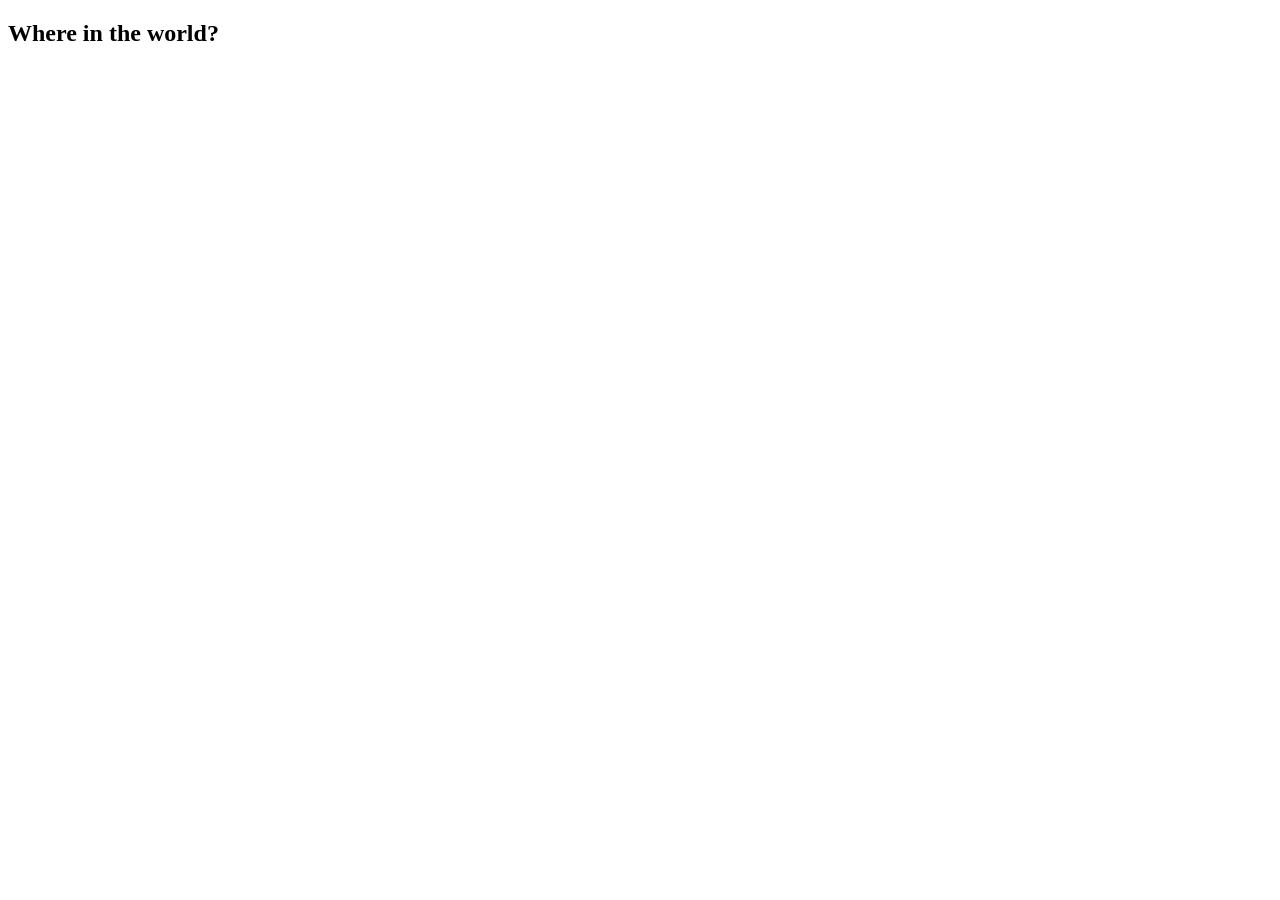
==== index.html @ a7756f5b "initialized the html file" ====
<!DOCTYPE html>
<html lang="en">
<head>
    <meta charset="UTF-8">
    <meta name="viewport" content="width=device-width, initial-scale=1.0">
    <title>where in the countrie</title>
</head>
<body>
    <section class="hero">
        <!-- <header> -->
        <header class="header">
            <div class="logo">
                <h2 class="where">
                    Where in the world?
                </h2>
            </div>
        </header>
                                        <!-- <header> -->

        
    </section>
</body>
</html>
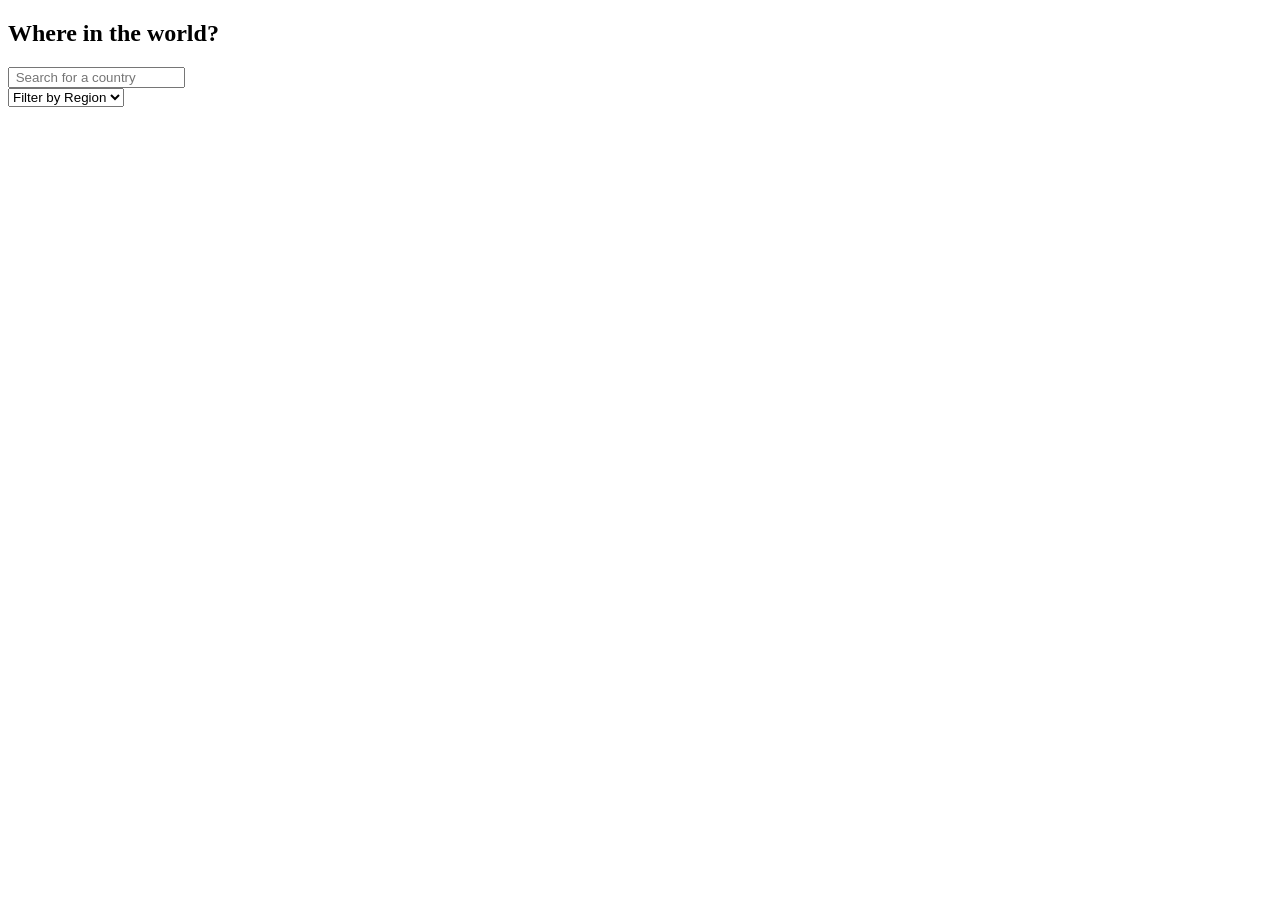
==== commit d6c57874: "updated the html file" ====
--- a/index.html
+++ b/index.html
@@ -17,7 +17,44 @@
         </header>
                                         <!-- <header> -->
 
-        
+        <!-- <section-1> -->
+        <section class="section-1">
+            <div class="form">
+                <form action="">
+                    <input type="search" name=""  placeholder=  " Search for a country" id="" class="search-1">
+                </form>
+            </div>
+
+            
+            <select id="region-filter">
+                <option value="all">Filter by Region</option>
+                <option value="Africa">Africa</option>
+                <option value="Americas">America</option>
+                <option value="Asia">Asia</option>
+                <option value="Europe">Europe</option>
+                <option value="Oceania">Oceania</option>
+            </select>
+        </section>
+                                        <!-- <section-1> -->
+
+        <!-- <section-2> -->
+        <section class="section-2">
+            <div class="display">
+                
+            </div>
+        </section>
+        <!-- <section-2> -->
+
+        <!-- <section-3> -->
+        <section class="section-3">
+            <div id="country-detail-page">
+                <button type="button" id="back-btn" style="display: none;">Back</button>
+                <div id="details-content">
+
+                </div>
+            </div>
+        </section>
+        <!-- <section-3> -->
     </section>
 </body>
 </html>
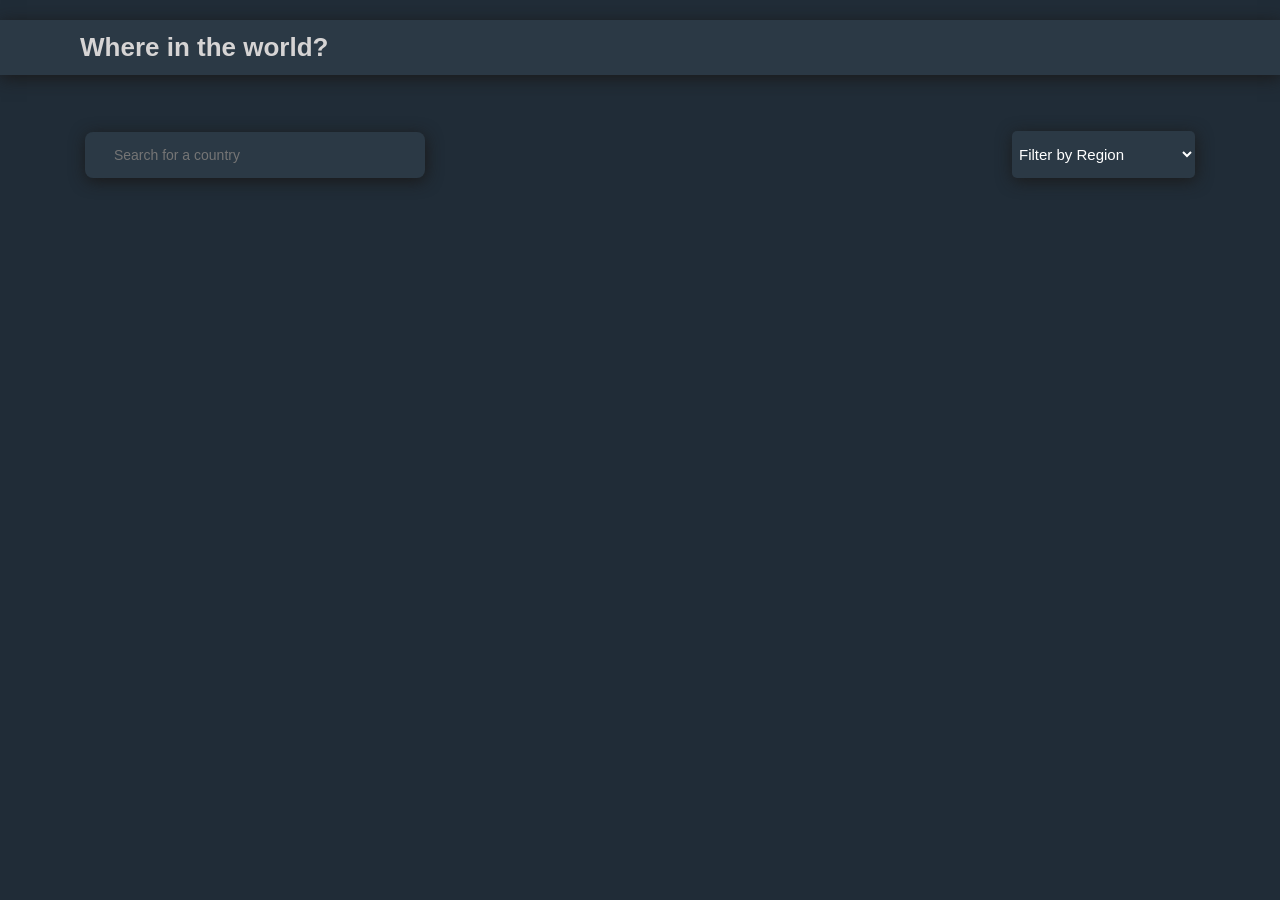
==== commit 4d4a352d: "initalized the css file" ====
--- a/index.html
+++ b/index.html
@@ -4,6 +4,7 @@
     <meta charset="UTF-8">
     <meta name="viewport" content="width=device-width, initial-scale=1.0">
     <title>where in the countrie</title>
+    <link rel="stylesheet" href="style.css">
 </head>
 <body>
     <section class="hero">
--- a/style.css
+++ b/style.css
@@ -0,0 +1,477 @@
+*{
+    margin: 0;
+    padding: 0;
+}
+body{
+    background-color: hsl(207, 26%, 17%);
+}
+.hero{
+    margin-top: 0px;
+}
+.where{
+    font-size: 26px;
+    font-family: 'Franklin Gothic Medium', 'Arial Narrow', Arial, sans-serif;
+    color: rgb(214, 212, 212);
+}
+.search-21{
+    font-size: 18px;
+    font-family: 'Franklin Gothic Medium', 'Arial Narrow', Arial, sans-serif;
+    color: rgb(219, 217, 217);
+}
+.header{
+    display: flex;
+    justify-content: space-between;
+    padding: 12px 80px;
+    background-color: hsl(209, 23%, 22%);
+    box-shadow:   1px 3px 16px  rgb(26, 25, 25);
+    margin-top: 20px;
+    width: 100%;
+    min-width: 320px; 
+    box-sizing: border-box;
+}
+.mode-2{
+    font-size: 22px;
+}
+.section-11{
+    display: none;
+}
+.search-1{
+    font-size: 14px;
+    padding-top: 15px;
+    padding-bottom: 15px;
+    padding-left: 25px;
+    padding-right: 140px;
+    border-radius: 8px;
+    box-shadow:   1px 3px 8px  rgb(126, 125, 125);
+}
+.filter{
+    font-size: 14px;
+}
+.display{ 
+    display: flex;
+    flex-wrap: wrap;
+    row-gap: 70px;
+    justify-content: space-evenly;
+    padding: 42px 80px;
+}
+.display1{
+    display: none;
+}
+.country-card{
+    background-color: hsl(209, 23%, 22%);
+    width: 260px;
+    border-radius: 7px;
+    padding: 5px;
+}
+.container{
+    padding: 12px
+}
+.flag-img {
+    width: 100%;
+}
+.names{
+    padding-bottom: 10px;
+    font-family: 'Franklin Gothic Medium', 'Arial Narrow', Arial, sans-serif;
+    font-size: 21px;
+    padding-top: 10px;
+    color: hsl(0, 0%, 99%);
+    font-weight: 300;
+}
+.names2{
+    color: wheat;
+}
+.popul{
+    font-size: 16px;
+    color: hsl(0, 100%, 100%);
+    font-weight: 400;
+    font-family: 'Gill Sans', 'Gill Sans MT', Calibri, 'Trebuchet MS', sans-serif;
+}
+.region{
+    font-size: 16px;
+    color: hsl(0, 100%, 100%);
+    padding-top: 5px;
+    font-weight: 400;
+    font-family: 'Gill Sans', 'Gill Sans MT', Calibri, 'Trebuchet MS', sans-serif;
+    padding-bottom: 5px
+}
+.capital{
+    font-size: 16px;
+    color: hsl(0, 100%, 100%);
+    font-weight: 400;
+    font-family: 'Gill Sans', 'Gill Sans MT', Calibri, 'Trebuchet MS', sans-serif;
+}
+.don:hover{
+    opacity: 50%;
+    cursor: pointer;
+}
+.don{
+    border: none;
+    background-color: transparent;
+}
+.img-2{
+    width: 400px;
+}
+#back-button{
+    margin-top: 70px;
+    font-size: 16px;
+    font-family: 'Franklin Gothic Medium', 'Arial Narrow', Arial, sans-serif;
+    font-weight: bolder;
+    border-radius: 3px;
+    border: none;
+    padding-top: 7px;
+    padding-bottom: 7px;
+    padding-left: 25px;
+    padding-right: 34px;
+    margin-left: 78px;
+    box-shadow:   1px 3px 16px  rgb(26, 25, 25);
+    color: hsl(0, 3%, 88%);
+    cursor: pointer;
+    background-color: hsl(209, 23%, 22%);
+}
+.name-1{
+    font-size: 18px;
+    color: rgb(236, 234, 234);
+    padding-top: 5px;
+    padding-bottom: 5px;
+    font-family: 'Gill Sans', 'Gill Sans MT', Calibri, 'Trebuchet MS', sans-serif;
+}
+.name-11{
+    font-family: 'Franklin Gothic Medium', 'Arial Narrow', Arial, sans-serif;
+    font-size: 30px;
+    color: rgb(236, 234, 234);
+    padding-top: 5px;
+    padding-bottom: 5px;
+}
+@media(max-width: 699px){
+    .section-1{
+    margin-top: 36px;
+}
+.form{
+text-align: center;
+}
+.where{
+    font-size: 23px;
+    font-family: 'Franklin Gothic Medium', 'Arial Narrow', Arial, sans-serif;
+}
+.search-21{
+    font-size: 15px;
+    font-family: 'Franklin Gothic Medium', 'Arial Narrow', Arial, sans-serif;
+}
+#back-border{
+    box-shadow:   1px 3px 16px  rgb(172, 171, 171);
+}
+.header{
+    display: flex;
+    justify-content: space-between;
+    padding: 12px 80px;
+    background-color: hsl(209, 23%, 22%);
+    box-shadow:   1px 3px 16px  rgb(26, 25, 25);
+    margin-top: 20px;
+    width: 100%;
+    min-width: 320px; 
+    box-sizing: border-box;
+}
+.search-1{
+    margin-bottom: 30px;
+    font-size: 14px;
+    padding-top: 15px;
+    padding-bottom: 15px;
+    padding-left: 25px;
+    padding-right: 140px;
+    border-radius: 8px;
+    box-shadow:   1px 3px 16px  rgb(26, 25, 25);
+    border: none;
+    background-color: hsl(209, 23%, 22%);
+    color: white;
+    cursor: pointer;
+}
+.country-card{
+    background-color: hsl(209, 23%, 22%);
+    width: 260px;
+    border-radius: 7px;
+    padding: 5px;
+    box-shadow:   1px 3px 16px  rgb(17, 17, 17);
+}
+#region-filter{
+    outline: none;
+    box-shadow:   1px 3px 16px  rgb(27, 27, 27);
+    border: none;
+    padding-left: 3px;
+    padding-right: 54px;
+    padding-top: 12px;
+    padding-bottom: 12px;
+    overflow: hidden;
+    cursor: pointer;
+    background-color: hsl(209, 23%, 22%);
+    font-size: 15px;
+    margin-top: 7px;
+    border-radius: 5px;
+    text-align: start;
+    margin-left: 20px;
+    color: white;
+    font-family: 'Gill Sans', 'Gill Sans MT', Calibri, 'Trebuchet MS', sans-serif;
+}
+.filter{
+    font-size: 14px;
+} 
+.country-details{
+    margin-top: 70px;
+}
+.second-2{
+    margin-bottom: 30px;
+}
+.second-3{
+    margin-bottom: 50px;
+}
+.name-1{
+    text-align: center;
+}
+.name-11{
+    text-align: center;
+}
+.firist-1{
+    display: flex;
+    justify-content: center;
+    align-items: center;
+    margin-bottom: 40px;
+}
+}
+
+
+
+@media(min-width: 700px){
+.section-1{
+    text-align: center;
+    margin-top: 70px;
+}
+.section-11{
+    display: none;
+}
+#back-button{
+    box-shadow:   1px 3px 16px  rgb(26, 25, 25);
+}
+.display1{
+    display: none;
+}
+.search-1{
+    background-color: hsl(209, 23%, 22%);
+    border: none;
+    box-shadow:   1px 3px 16px  rgb(26, 25, 25);
+    cursor: pointer;
+}
+#region-filter{
+    outline: none;
+    box-shadow:   1px 3px 16px  rgb(27, 27, 27);
+    border: none;
+    padding-left: 3px;
+    padding-right: 54px;
+    padding-top: 12px;
+    padding-bottom: 12px;
+    overflow: hidden;
+    cursor: pointer;
+    color: white;
+    font-size: 15px;
+    margin-top: 27px;
+    border-radius: 5px;
+    font-family: 'Gill Sans', 'Gill Sans MT', Calibri, 'Trebuchet MS', sans-serif;
+    background-color: hsl(209, 23%, 22%);
+}
+.country-details{
+    margin-top: 70px;
+}
+.second-2{
+    margin-bottom: 30px;
+}
+.second-3{
+    margin-bottom: 50px;
+}
+.name-1{
+    text-align: center;
+    font-size: 19px;
+}
+.name-11{
+    text-align: center;
+    text-align: 20px;
+}
+.firist-1{
+    display: flex;
+    justify-content: center;
+    align-items: center;
+    margin-bottom: 40px;
+}
+}
+
+
+
+@media(min-width: 960px){
+.search-21{
+    font-size: 18px;
+    font-family: 'Franklin Gothic Medium', 'Arial Narrow', Arial, sans-serif;
+}
+.header{
+    display: flex;
+    justify-content: space-between;
+    padding: 12px 80px;
+    background-color: hsl(209, 23%, 22%);
+    box-shadow:   1px 3px 16px  rgb(26, 25, 25);
+    margin-top: 20px;
+    width: 100%;
+    min-width: 320px; 
+    box-sizing: border-box;
+}
+.section-1{
+    margin-top: 36px;
+    display: flex;
+    justify-content: space-between;
+    padding: 12px 85px;
+}
+.section-11{
+    display: none;
+}
+.search-img{
+    width: 4%;
+}
+.form{
+    display: flex;
+}
+.search-1{
+    font-size: 14px;
+    padding-top: 15px;
+    padding-bottom: 15px;
+    padding-left: 25px;
+    padding-right: 140px;
+    border-radius: 8px;
+    box-shadow:   1px 3px 16px  rgb(26, 25, 25);
+    margin-top: 9px;
+    border: none;
+    background-color: hsl(209, 23%, 22%);
+    color: white;
+    cursor: pointer;
+}
+.filter{
+    font-size: 14px;
+}
+.display{ 
+    display: flex;
+    flex-wrap: wrap;
+    row-gap: 70px;
+    justify-content: space-evenly;
+    padding: 42px 80px;
+}
+.display1{
+    display: none;
+}
+.country-card{
+    background-color: hsl(209, 23%, 22%);
+    width: 260px;
+    border-radius: 7px;
+    padding: 5px;
+    box-shadow:   1px 3px 16px  rgb(17, 17, 17);
+}
+
+.container{
+    padding: 12px
+}
+.flag-img {
+    width: 100%;
+}
+.names{
+    padding-bottom: 10px;
+    font-family: 'Franklin Gothic Medium', 'Arial Narrow', Arial, sans-serif;
+    font-size: 21px;
+    padding-top: 10px;
+    color: hsl(0, 0%, 99%);
+    font-weight: 300;
+}
+.names2{
+    color: wheat;
+}
+.popul{
+    font-size: 16px;
+    color: hsl(0, 100%, 100%);
+    font-weight: 400;
+    font-family: 'Gill Sans', 'Gill Sans MT', Calibri, 'Trebuchet MS', sans-serif;
+}
+.region{
+    font-size: 16px;
+    color: hsl(0, 100%, 100%);
+    padding-top: 5px;
+    font-weight: 400;
+    font-family: 'Gill Sans', 'Gill Sans MT', Calibri, 'Trebuchet MS', sans-serif;
+    padding-bottom: 5px;
+}
+.capital{
+    font-size: 16px;
+    color: hsl(0, 100%, 100%);
+    font-weight: 400;
+    font-family: 'Gill Sans', 'Gill Sans MT', Calibri, 'Trebuchet MS', sans-serif;
+}
+#region-filter{
+    outline: none;
+    box-shadow:   1px 3px 16px  rgb(27, 27, 27);
+    border: none;
+    padding-left: 3px;
+    padding-right: 54px;
+    overflow: hidden;
+    cursor: pointer;
+    background-color: hsl(209, 23%, 22%);
+    font-size: 15px;
+    margin-top: 8px;
+    border-radius: 5px;
+    color: white;
+}
+.don:hover{
+    opacity: 50%;
+    cursor: pointer;
+}
+.don{
+    border: none;
+    background-color: transparent;
+}
+
+.country-details{
+    display: flex;
+    justify-content: space-evenly;
+    margin-top: 70px;
+}
+.second-1{
+    display: flex;
+    gap: 50px;
+}
+.img-2{
+    width: 400px;
+}
+#back-button{
+    margin-top: 70px;
+    font-size: 16px;
+    font-family: 'Franklin Gothic Medium', 'Arial Narrow', Arial, sans-serif;
+    font-weight: bolder;
+    border-radius: 3px;
+    border: none;
+    padding-top: 7px;
+    padding-bottom: 7px;
+    padding-left: 25px;
+    padding-right: 34px;
+    margin-left: 78px;
+    box-shadow:   1px 3px 16px  rgb(26, 25, 25);
+    color: hsl(0, 3%, 88%);
+    cursor: pointer;
+    background-color: hsl(209, 23%, 22%);
+}
+.name-1{
+    font-size: 18px;
+    color: rgb(236, 234, 234);
+    padding-top: 5px;
+    padding-bottom: 5px;
+    font-family: 'Gill Sans', 'Gill Sans MT', Calibri, 'Trebuchet MS', sans-serif;
+    text-align: start;
+}
+.name-11{
+    font-family: 'Franklin Gothic Medium', 'Arial Narrow', Arial, sans-serif;
+    text-align: start;
+    font-size: 30px;
+    color: rgb(236, 234, 234);
+    padding-top: 5px;
+    padding-bottom: 5px;
+}
+}
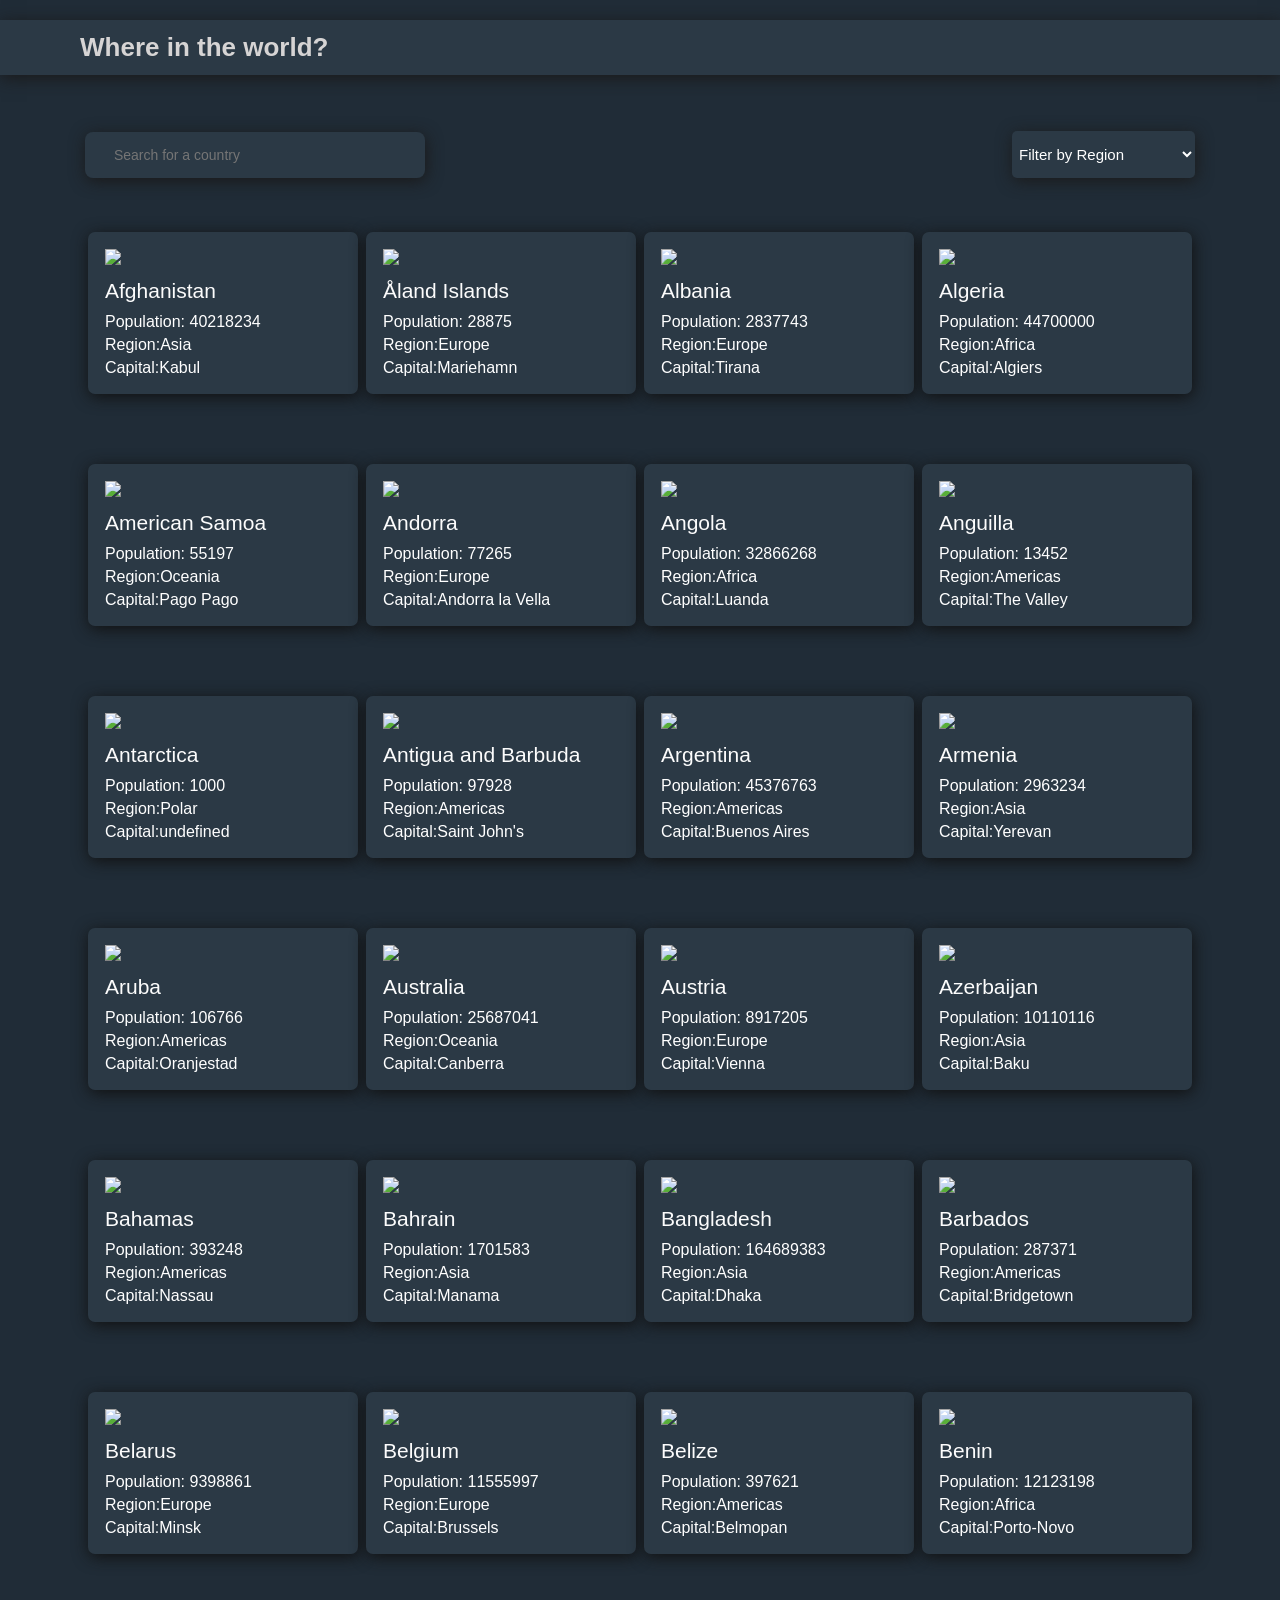
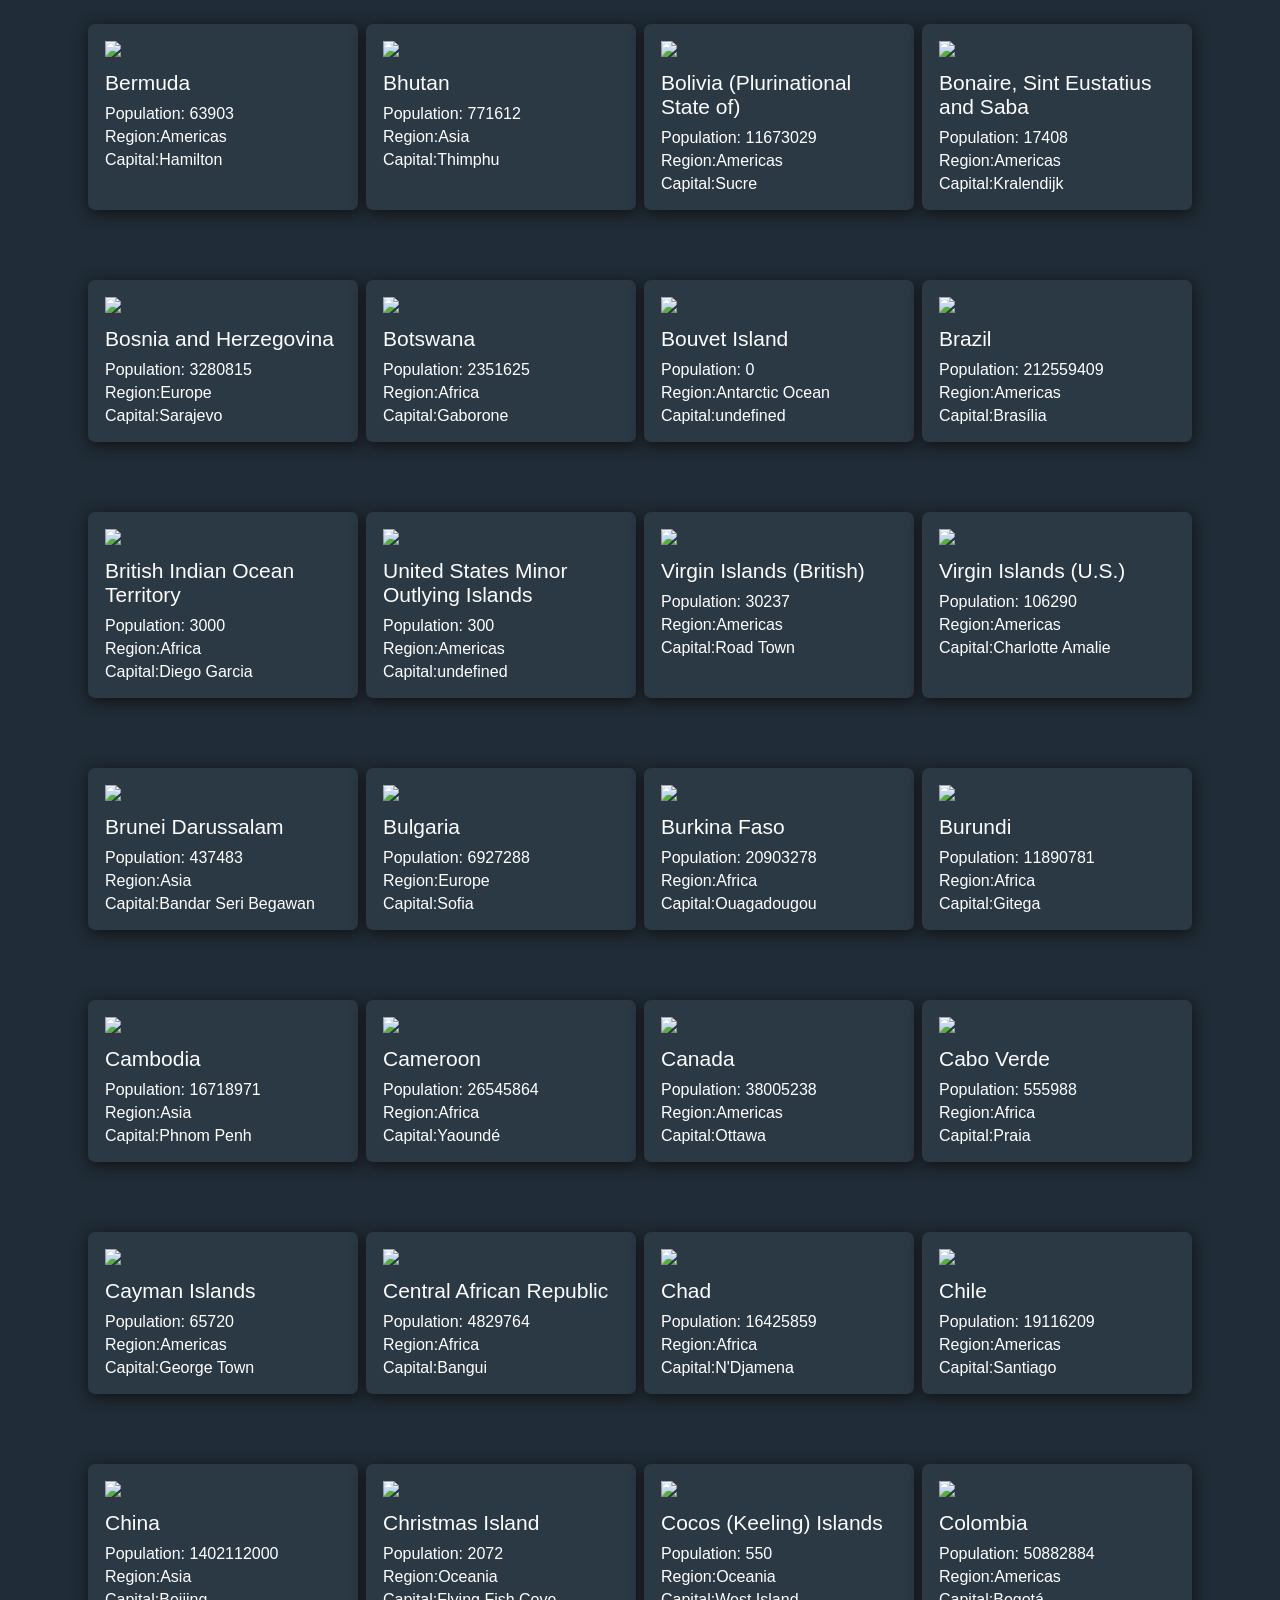
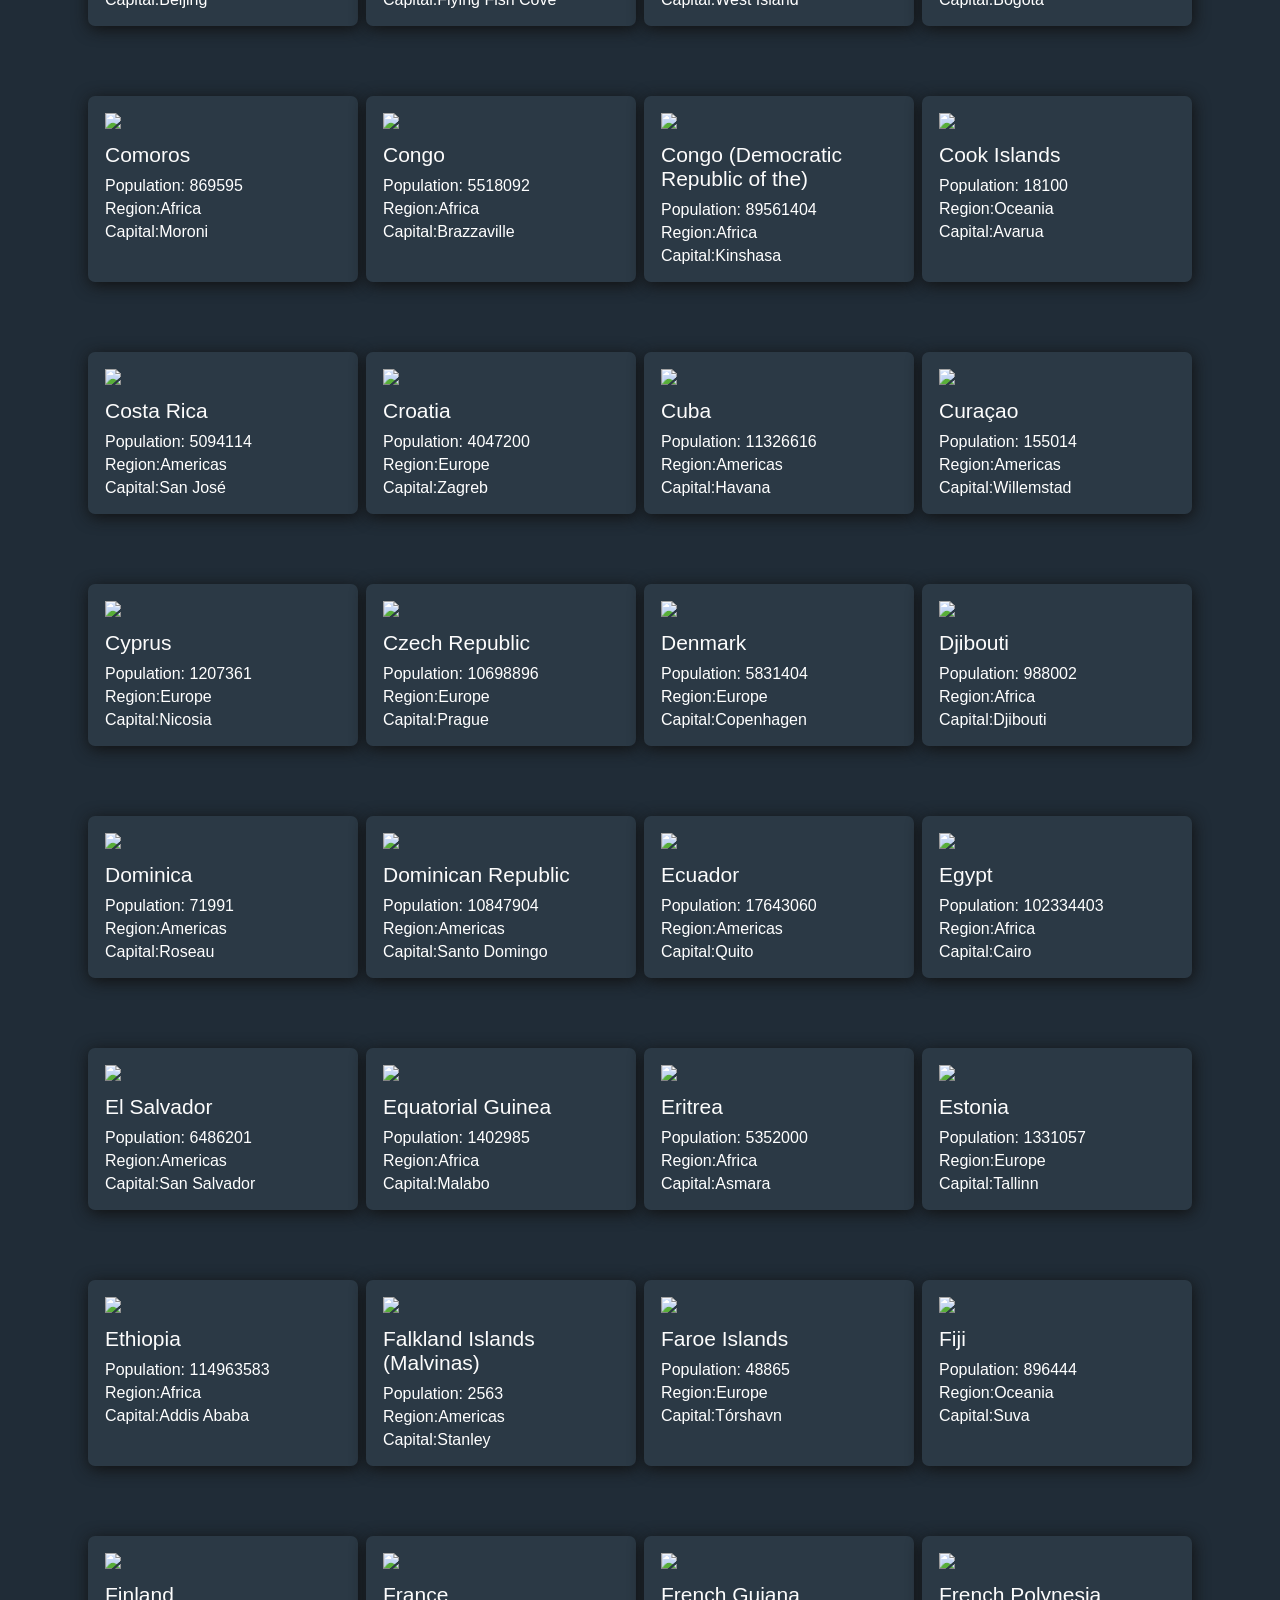
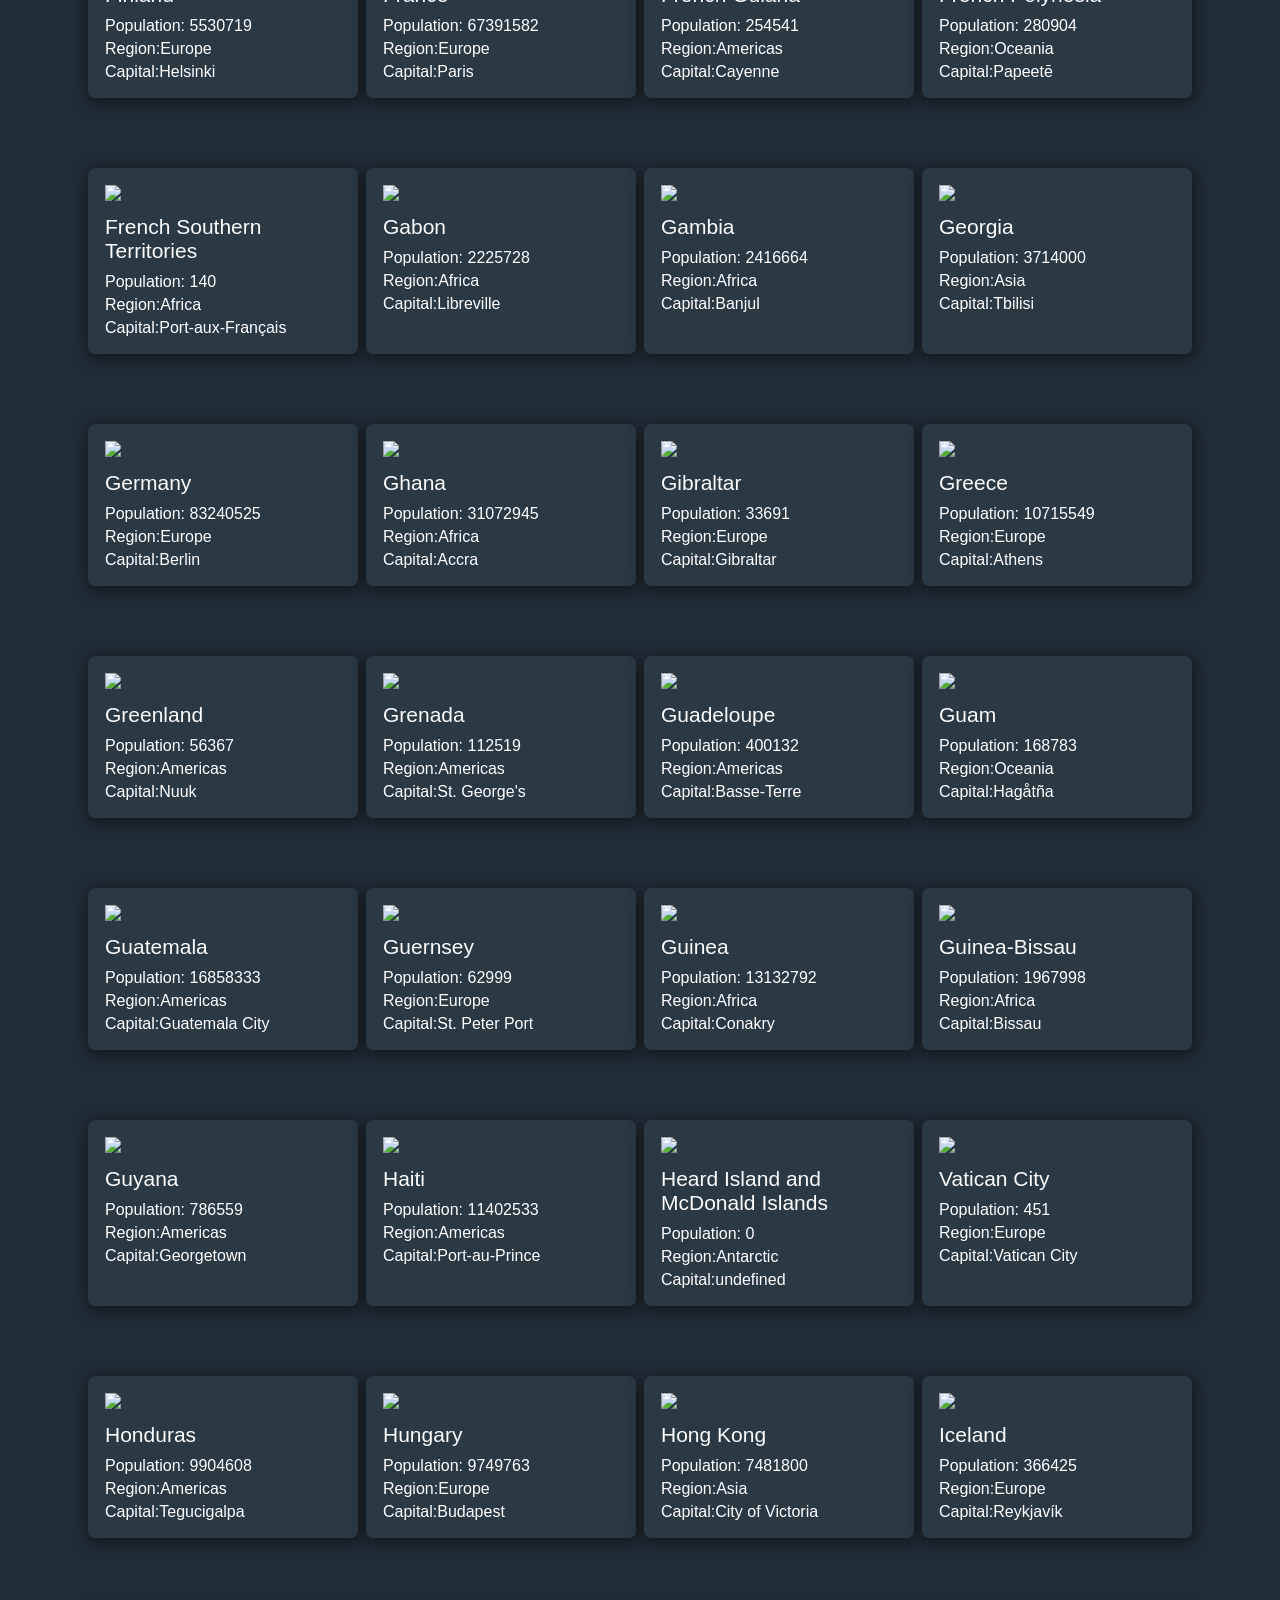
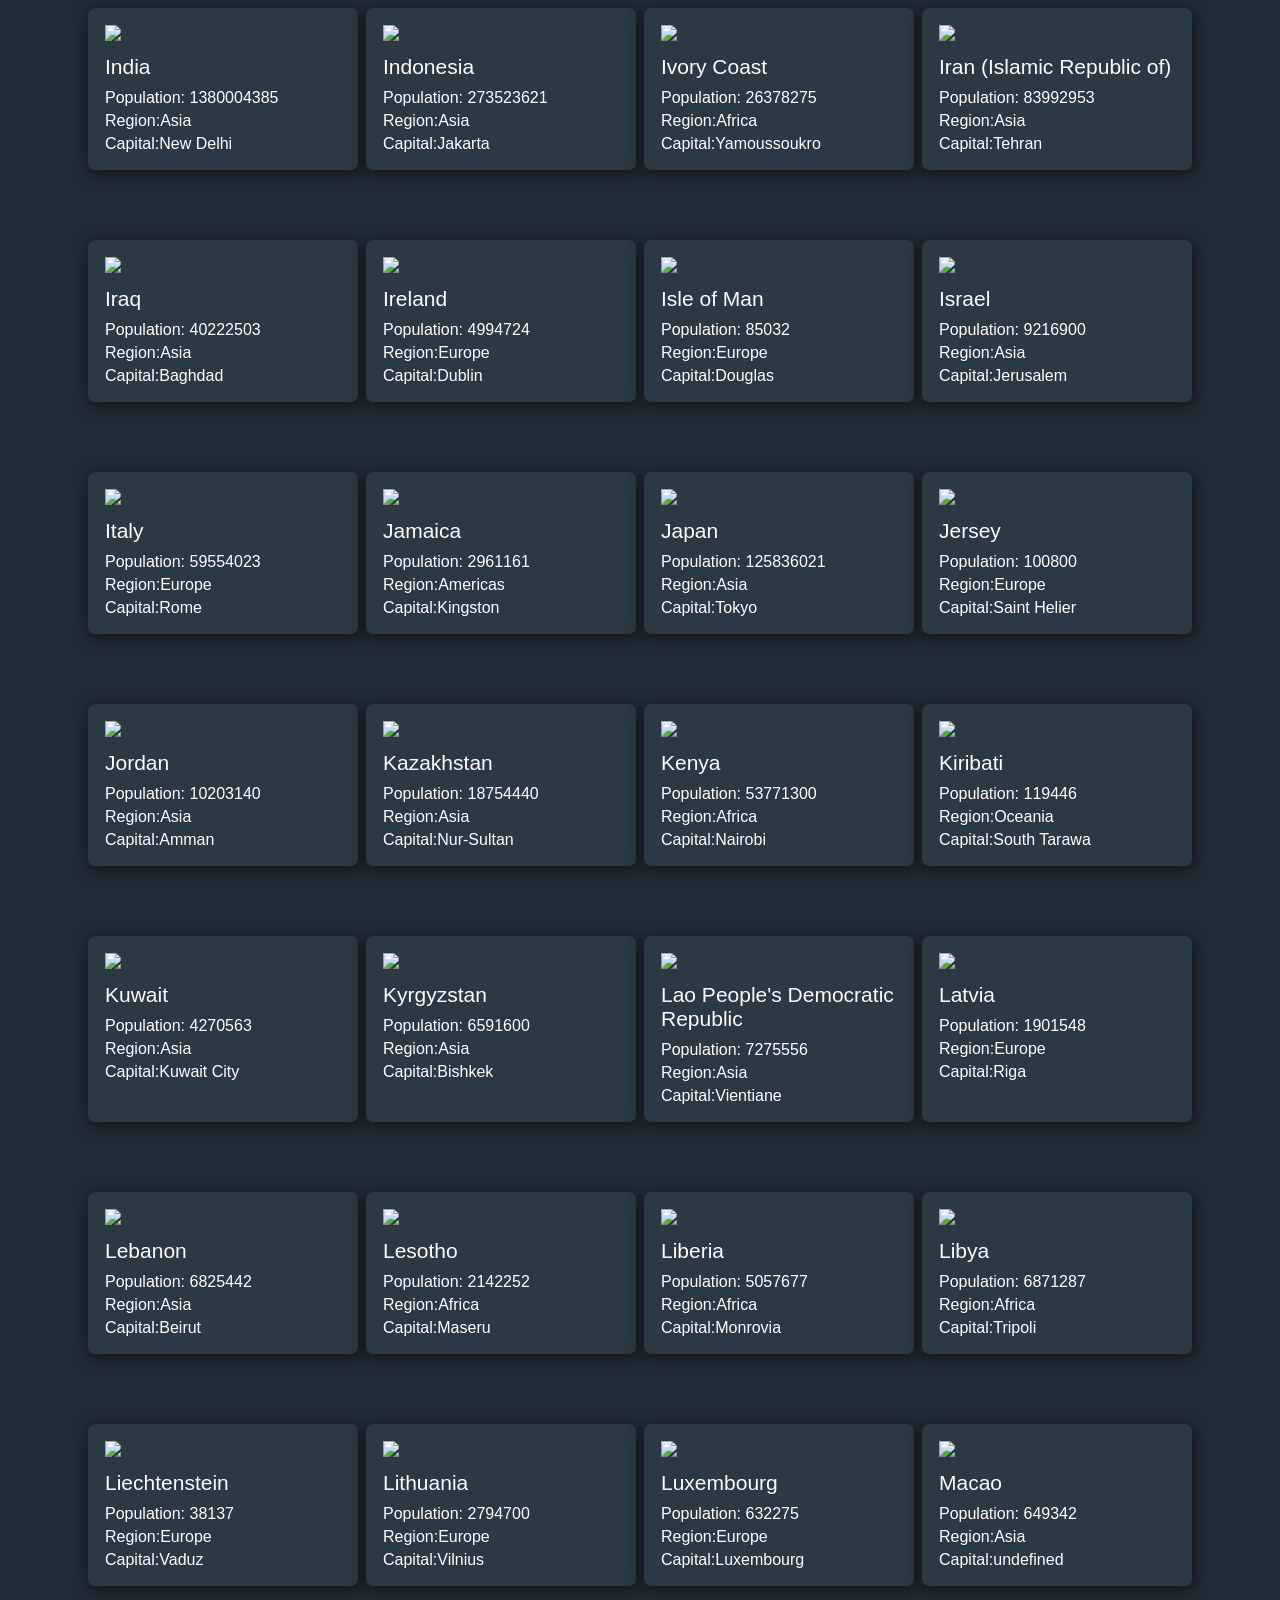
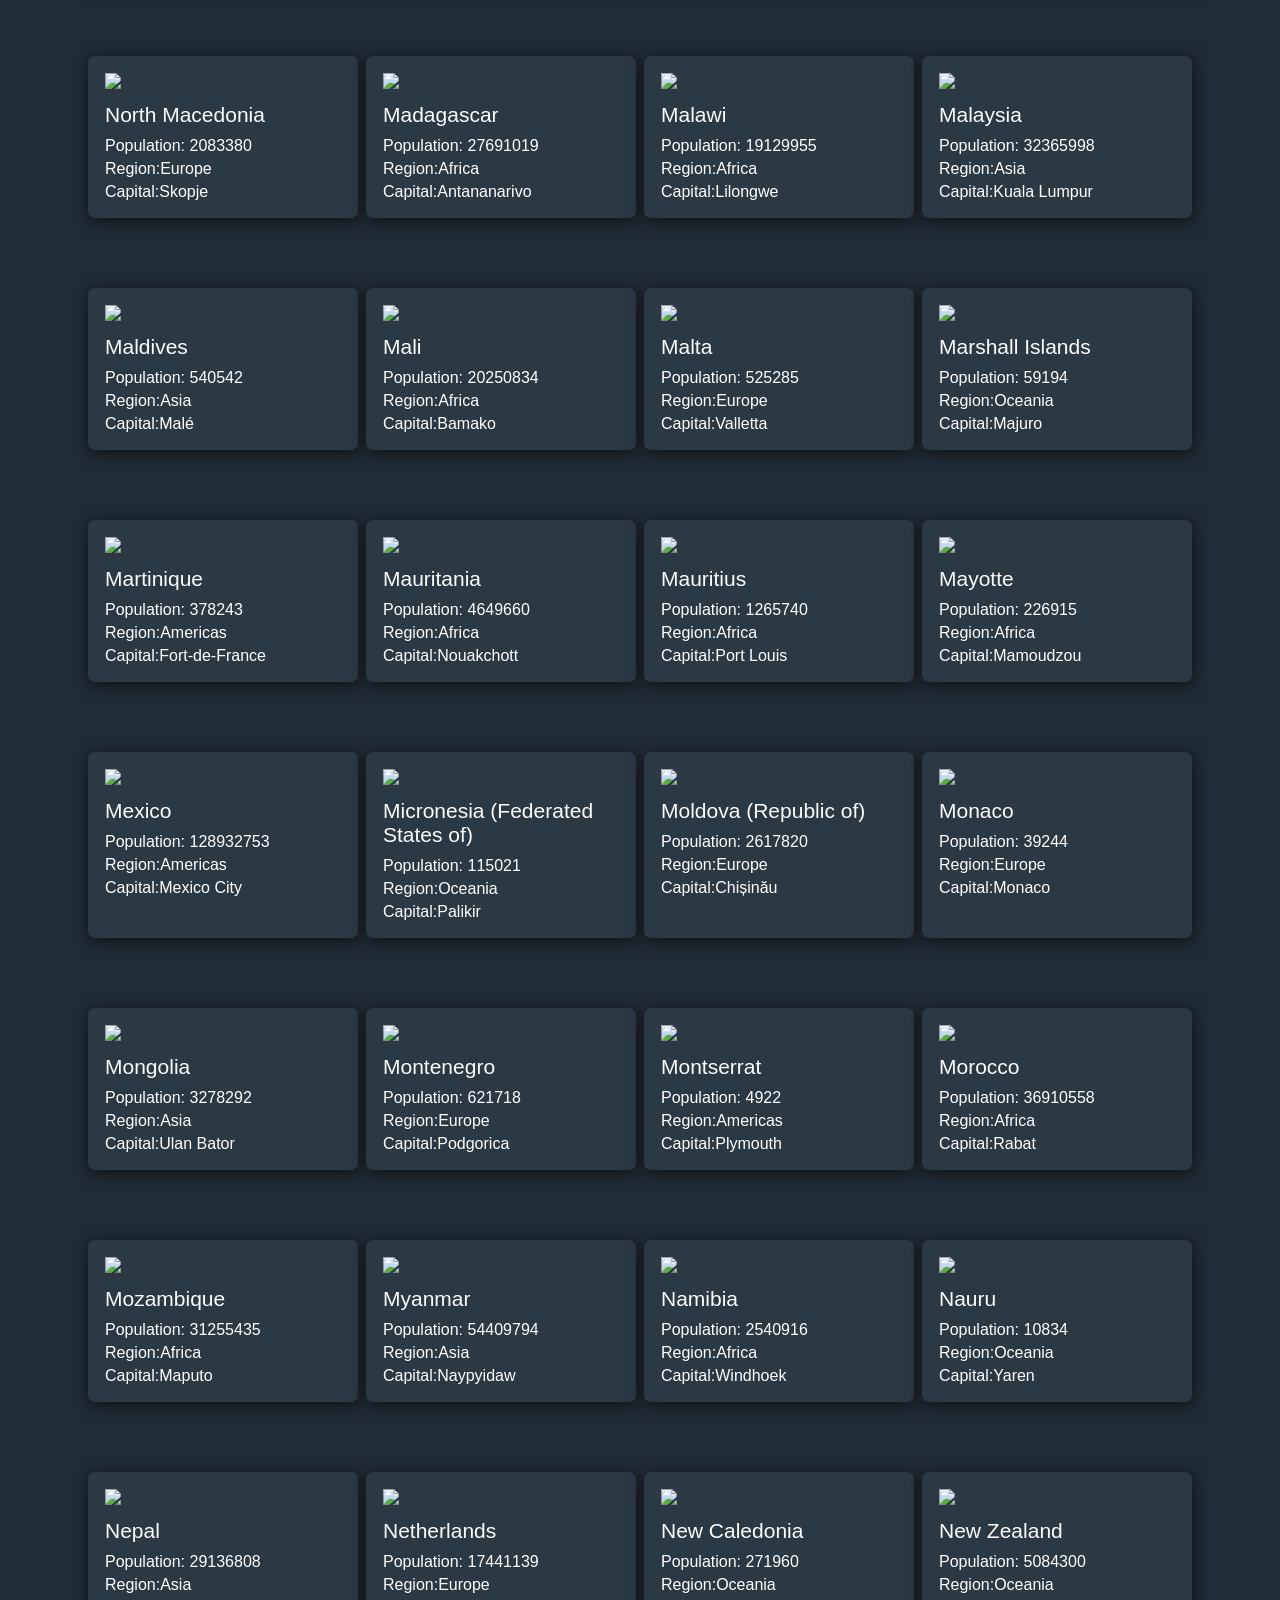
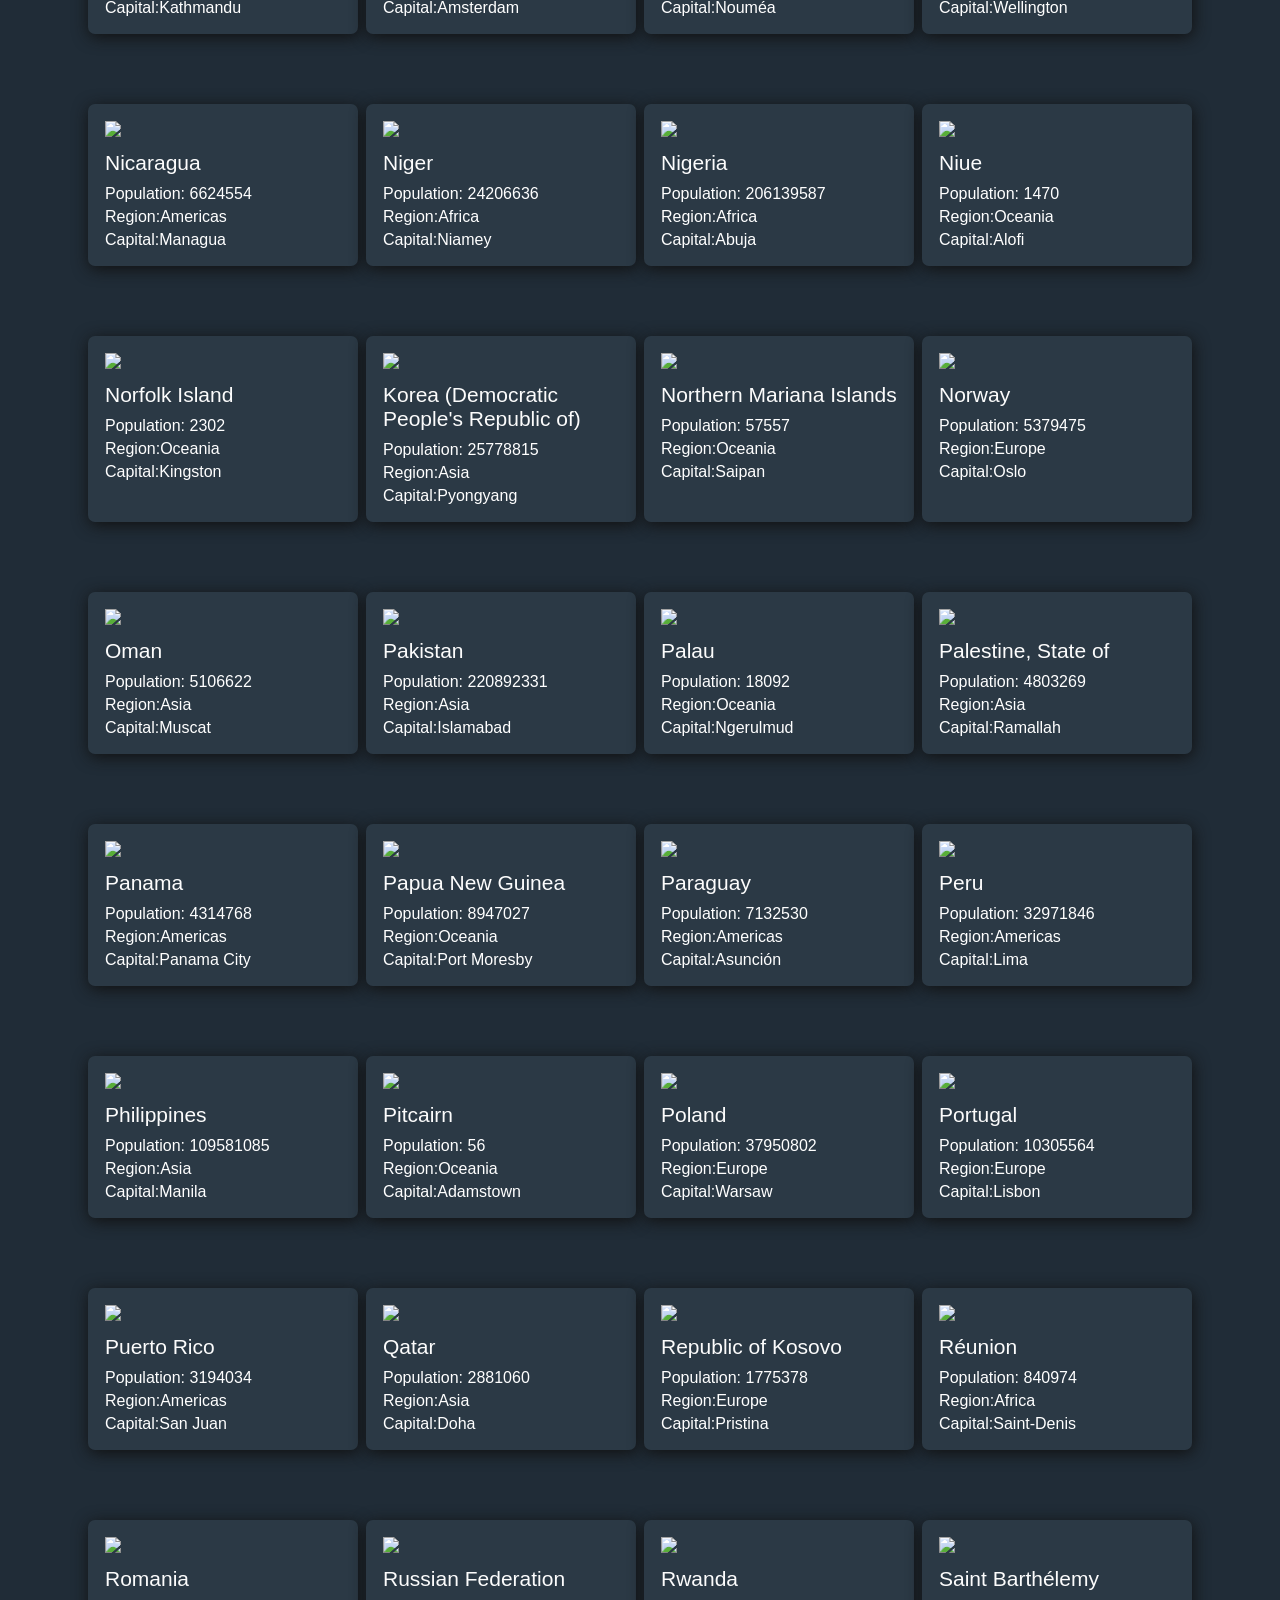
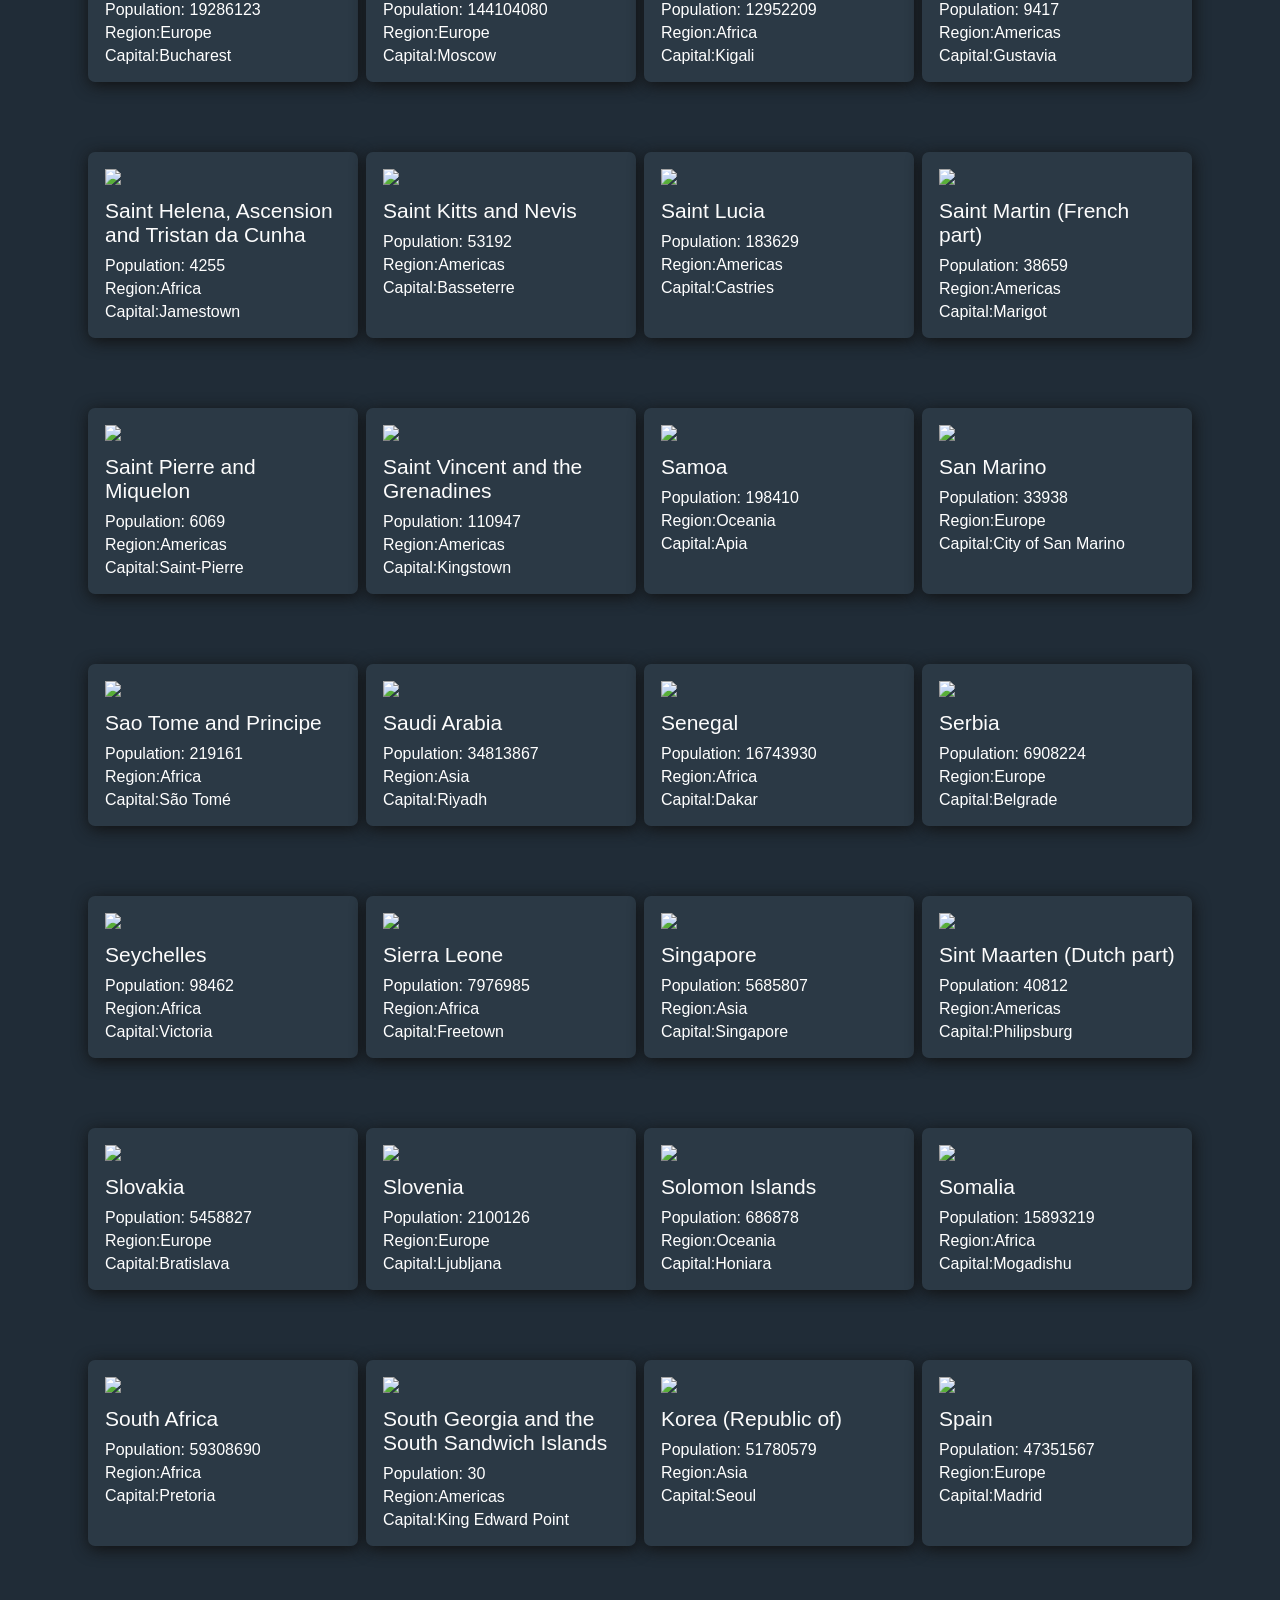
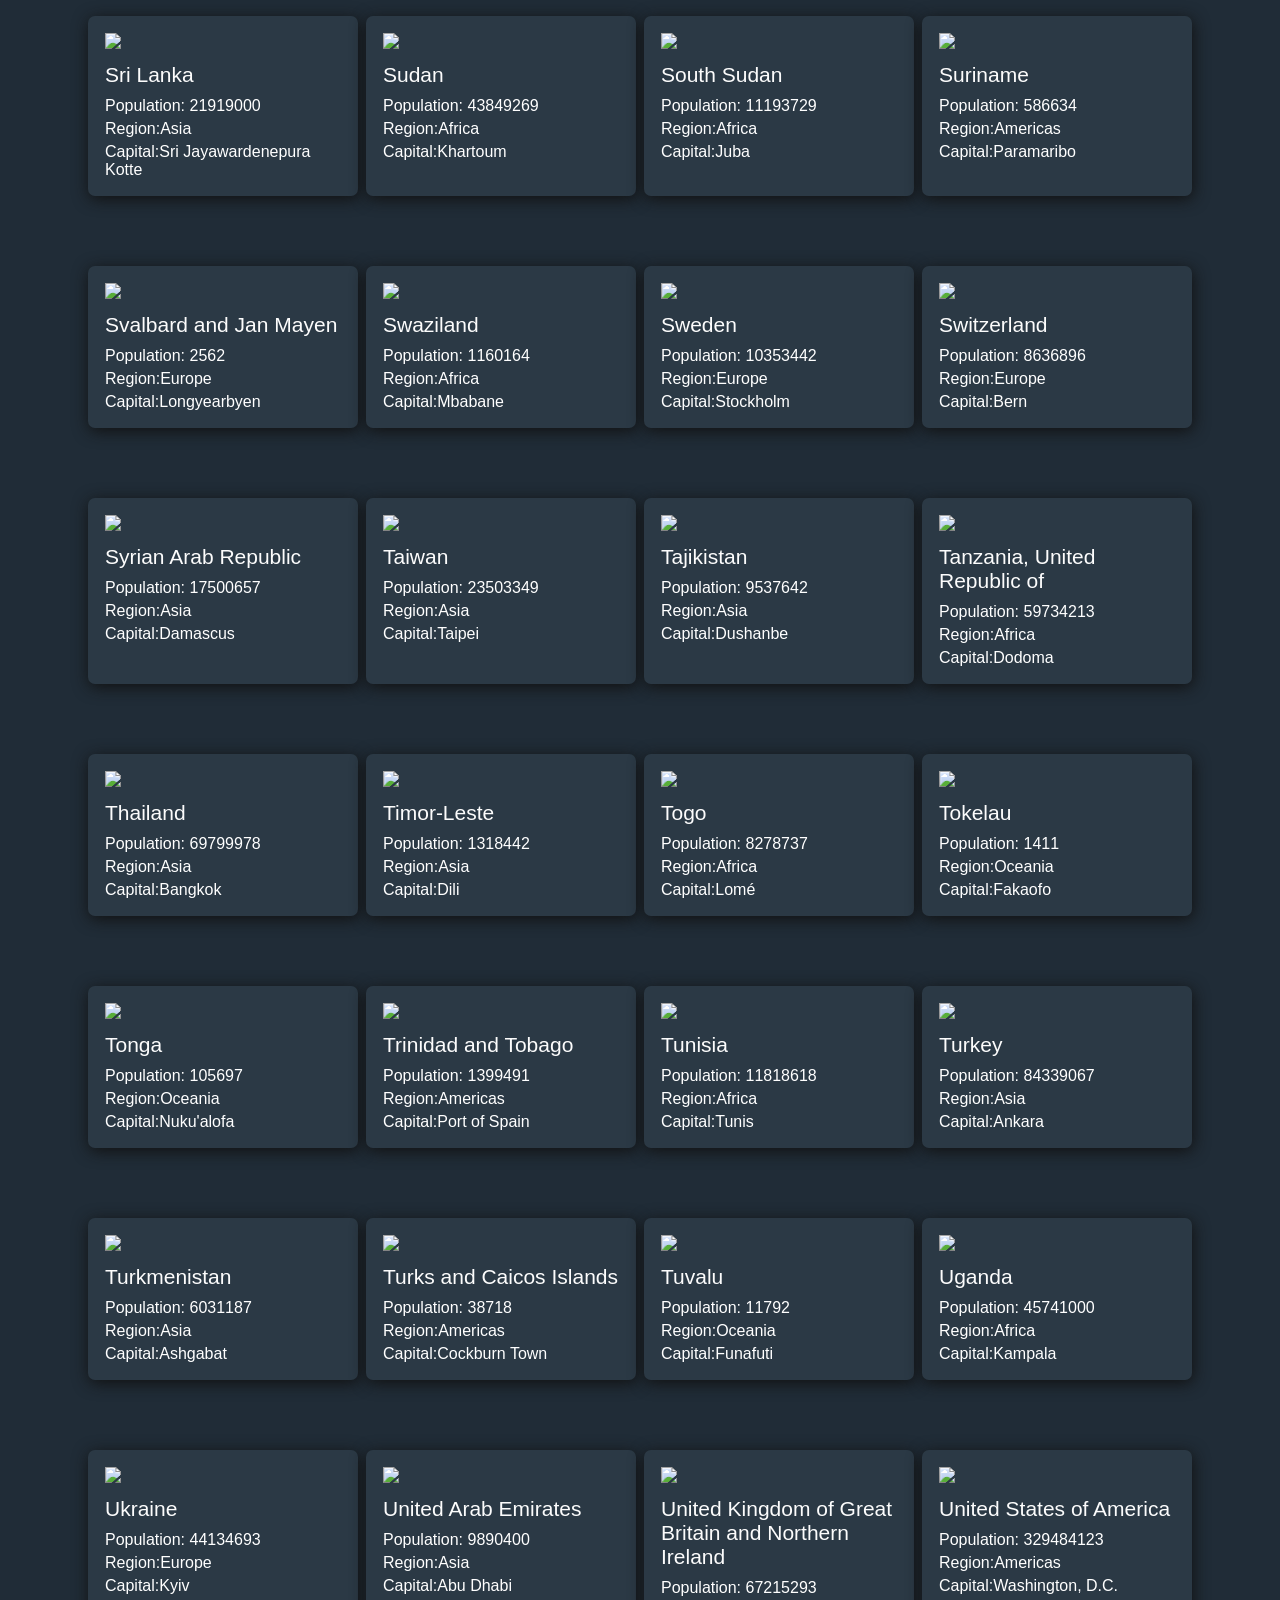
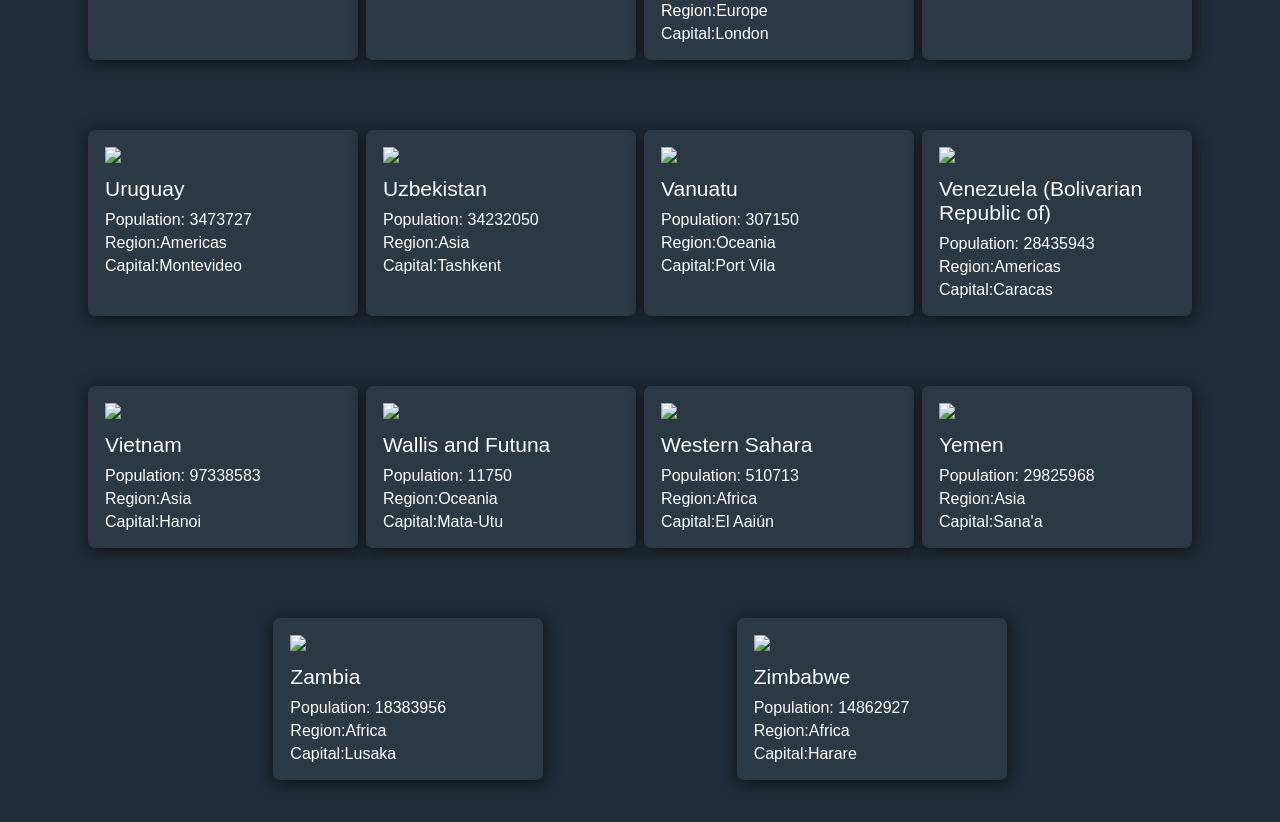
==== commit 48b7289d: "updated the html file" ====
--- a/index.html
+++ b/index.html
@@ -3,7 +3,7 @@
 <head>
     <meta charset="UTF-8">
     <meta name="viewport" content="width=device-width, initial-scale=1.0">
-    <title>where in the countrie</title>
+    <title>Where in the World</title>
     <link rel="stylesheet" href="style.css">
 </head>
 <body>
@@ -57,5 +57,6 @@
         </section>
         <!-- <section-3> -->
     </section>
+    <script src="script.js"></script>
 </body>
 </html>
